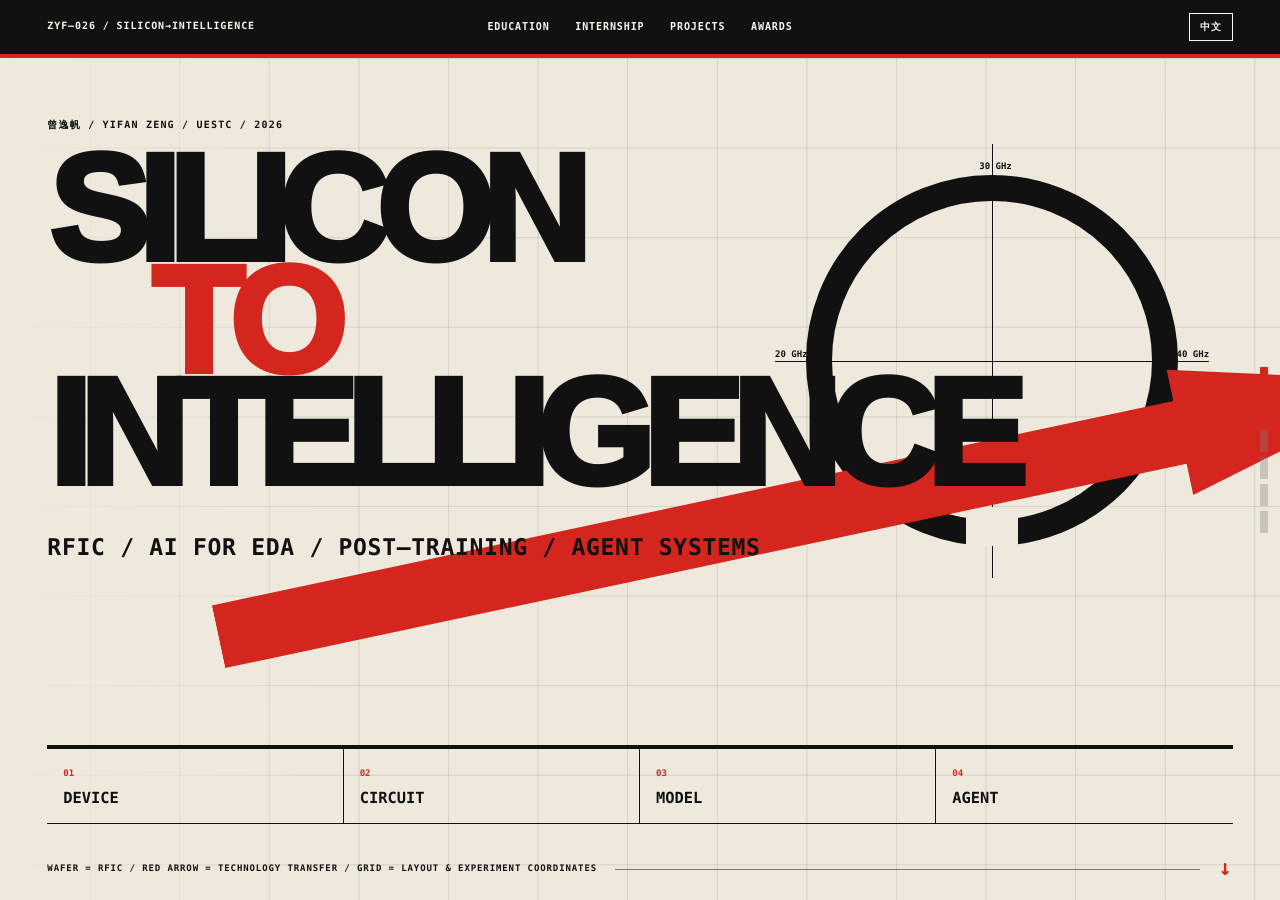
==== index.html @ fc83b24a "Restructure portfolio into chapter modules" ====
<!doctype html>
<html lang="zh-CN">
<head>
<meta charset="utf-8">
<meta name="viewport" content="width=device-width,initial-scale=1,viewport-fit=cover">
<meta name="theme-color" content="#d5251f">
<meta name="description" content="曾逸帆 — RFIC、AI for EDA、Post-training 与 Agent Systems。">
<title>曾逸帆 — Silicon to Intelligence</title>
<link rel="icon" href="data:image/svg+xml,%3Csvg xmlns='http://www.w3.org/2000/svg' viewBox='0 0 64 64'%3E%3Crect width='64' height='64' fill='%23eee9dc'/%3E%3Cpath d='M0 64V18L64 0v46z' fill='%23d5251f'/%3E%3Ccircle cx='41' cy='22' r='12' fill='none' stroke='%23111' stroke-width='5'/%3E%3C/svg%3E">
<link rel="stylesheet" href="styles.css">
</head>
<body>
<a class="skip" href="#education" data-zh="跳至教育经历" data-en="Skip to education">跳至教育经历</a>
<header class="site-header">
<a class="brand" href="#home" data-major="0">ZYF—026 / SILICON→INTELLIGENCE</a>
<nav class="primary-nav" aria-label="Primary">
<button data-major="1" data-zh="教育" data-en="EDUCATION">教育</button>
<button data-major="2" data-zh="实习" data-en="INTERNSHIP">实习</button>
<button data-major="3" data-zh="项目" data-en="PROJECTS">项目</button>
<button data-major="4" data-zh="奖项" data-en="AWARDS">奖项</button>
</nav>
<button class="lang" id="lang" aria-label="Switch language">EN</button>
</header>
<div class="major-nav" aria-label="Chapter navigation">
<button class="major-dot active" data-major="0"><span>00 / HOME</span></button>
<button class="major-dot" data-major="1"><span>01 / EDUCATION</span></button>
<button class="major-dot" data-major="2"><span>02 / INTERNSHIP</span></button>
<button class="major-dot" data-major="3"><span>03 / PROJECTS</span></button>
<button class="major-dot" data-major="4"><span>04 / AWARDS</span></button>
</div>
<div class="wipe" aria-hidden="true"><div class="wipe-block wipe-a"></div><div class="wipe-block wipe-b"></div></div>
<main class="stage" id="stage"><div class="boot">LOADING / 026</div></main>
<script src="app.js"></script>
</body>
</html>
---- styles.css ----
:root{--paper:#eee9dc;--paper2:#faf7ef;--ink:#111;--red:#d5251f;--ash:#7b756b;--line:#bbb3a4;--lime:#d7ff00;--header:58px;--pad:clamp(18px,3.7vw,62px);--ease:cubic-bezier(.76,0,.24,1)}
*{box-sizing:border-box}html,body{width:100%;height:100%;margin:0;overflow:hidden}body{background:var(--ink);color:var(--ink);font-family:"Arial Narrow","Helvetica Neue","Noto Sans CJK SC","Microsoft YaHei","PingFang SC",Arial,sans-serif;text-rendering:geometricPrecision}button,a{font:inherit}a{color:inherit;text-decoration:none}button{color:inherit}::selection{background:var(--red);color:#fff}.keep{white-space:nowrap;word-break:keep-all}.token{display:inline-block;white-space:nowrap}.mono{font-family:ui-monospace,SFMono-Regular,Menlo,Consolas,monospace}.skip{position:fixed;left:8px;top:8px;z-index:2000;padding:10px 14px;background:#fff;color:#000;transform:translateY(-150%)}.skip:focus{transform:none}
.site-header{position:fixed;z-index:1000;inset:0 0 auto;height:var(--header);display:grid;grid-template-columns:1fr auto 1fr;align-items:center;padding:0 var(--pad);background:var(--ink);color:var(--paper2);border-bottom:4px solid var(--red);font:900 10px/1 ui-monospace,SFMono-Regular,Menlo,Consolas,monospace;letter-spacing:.09em}.brand{justify-self:start}.primary-nav{display:flex;gap:clamp(12px,2vw,32px)}.primary-nav button,.lang{border:0;background:transparent;color:inherit;cursor:pointer;font:inherit;letter-spacing:inherit;padding:8px 0}.primary-nav button{position:relative}.primary-nav button:after{content:"";position:absolute;left:0;right:0;bottom:1px;height:2px;background:var(--red);transform:scaleX(0);transform-origin:left}.primary-nav button.active:after,.primary-nav button:hover:after{transform:scaleX(1)}.lang{justify-self:end;border:1px solid currentColor;padding:8px 10px}.lang:hover{background:var(--red);border-color:var(--red)}
.stage{position:fixed;inset:var(--header) 0 0;overflow:hidden}.chapter{position:absolute;inset:0;visibility:hidden;pointer-events:none;z-index:0}.chapter.active{visibility:visible;pointer-events:auto;z-index:2}.chapter-scroll{position:absolute;inset:0;overflow-y:auto;overscroll-behavior:contain;scrollbar-width:none}.chapter-scroll::-webkit-scrollbar{display:none}.chapter-inner{min-height:100%;padding:clamp(38px,6vh,80px) var(--pad) clamp(84px,10vh,130px);position:relative}.chapter-code{position:absolute;right:var(--pad);top:clamp(30px,5vh,68px);font:950 clamp(44px,6vw,92px)/.8 ui-monospace,monospace;letter-spacing:-.07em;opacity:.13}.chapter-label{margin:0 0 clamp(28px,5vh,58px);font:900 10px/1 ui-monospace,monospace;letter-spacing:.13em}.chapter-title{margin:0;font-size:clamp(66px,11vw,170px);line-height:.72;letter-spacing:-.075em;font-weight:950}.chapter-title .small{font-size:.35em;letter-spacing:-.03em;vertical-align:top;margin-left:.08em}.section-note{max-width:820px;margin:32px 0 0;font-size:clamp(16px,1.8vw,27px);line-height:1.08;font-weight:850}.bottom-gate{position:absolute;left:var(--pad);right:var(--pad);bottom:20px;display:flex;align-items:center;justify-content:space-between;font:900 9px/1 ui-monospace,monospace;letter-spacing:.1em}.gate-line{height:1px;flex:1;margin:0 18px;background:currentColor;opacity:.5}.gate-arrow{font-size:22px;color:var(--red)}
.major-nav{position:fixed;right:12px;top:50%;z-index:900;transform:translateY(-50%);display:flex;flex-direction:column;gap:5px}.major-dot{width:8px;height:22px;border:0;background:rgba(127,127,127,.35);cursor:pointer;padding:0;transition:.18s}.major-dot.active{height:58px;background:var(--red)}.major-dot span{position:absolute;right:18px;white-space:nowrap;opacity:0;pointer-events:none;background:var(--ink);color:#fff;padding:6px 8px;font:900 8px/1 ui-monospace,monospace}.major-dot:hover span{opacity:1}
.wipe{position:fixed;inset:0;z-index:3000;pointer-events:none;visibility:hidden}.wipe.run{visibility:visible}.wipe-block{position:absolute;top:0;bottom:0;width:57%;will-change:transform}.wipe-a{left:0;background:var(--red)}.wipe-b{right:0;background:var(--ink)}.wipe.forward .wipe-a{animation:wipe-left .92s var(--ease) both}.wipe.forward .wipe-b{animation:wipe-right .92s var(--ease) both}.wipe.backward .wipe-a{animation:wipe-left-back .92s var(--ease) both}.wipe.backward .wipe-b{animation:wipe-right-back .92s var(--ease) both}@keyframes wipe-left{0%{transform:translateX(-105%)}45%,55%{transform:translateX(0)}100%{transform:translateX(105%)}}@keyframes wipe-right{0%{transform:translateX(105%)}45%,55%{transform:translateX(0)}100%{transform:translateX(-105%)}}@keyframes wipe-left-back{0%{transform:translateX(105%)}45%,55%{transform:translateX(0)}100%{transform:translateX(-105%)}}@keyframes wipe-right-back{0%{transform:translateX(-105%)}45%,55%{transform:translateX(0)}100%{transform:translateX(105%)}}
.subsystem{margin-top:clamp(40px,7vh,86px)}.subnav{display:flex;align-items:center;gap:0;border-top:4px solid currentColor;border-bottom:1px solid currentColor;overflow-x:auto;scrollbar-width:none}.subnav::-webkit-scrollbar{display:none}.subnav button{flex:0 0 auto;min-width:clamp(140px,16vw,250px);height:64px;padding:0 18px;border:0;border-right:1px solid currentColor;background:transparent;color:inherit;text-align:left;cursor:pointer;font:900 9px/1.2 ui-monospace,monospace;letter-spacing:.07em}.subnav button span{display:block;color:var(--red);margin-bottom:6px}.subnav i{font-style:normal}.subnav button.active{background:currentColor;color:var(--panel-bg,var(--paper))}.subnav button.active span{color:var(--red)}.subpanels{position:relative;min-height:clamp(330px,48vh,570px);overflow:hidden}.subpanel{position:absolute;inset:0;padding:clamp(28px,4vw,58px) 0;opacity:0;visibility:hidden;transform:translateX(36px);pointer-events:none}.subpanel.active{opacity:1;visibility:visible;transform:none;pointer-events:auto}.subpanel.enter-right{animation:local-in-right .42s var(--ease)}.subpanel.enter-left{animation:local-in-left .42s var(--ease)}@keyframes local-in-right{from{opacity:0;transform:translateX(54px)}to{opacity:1;transform:none}}@keyframes local-in-left{from{opacity:0;transform:translateX(-54px)}to{opacity:1;transform:none}}.sub-layout{display:grid;grid-template-columns:minmax(0,1.15fr) minmax(280px,.85fr);gap:clamp(28px,6vw,100px)}.sub-kicker{margin:0 0 14px;color:var(--red);font:900 9px/1 ui-monospace,monospace;letter-spacing:.1em}.subpanel h3{margin:0;font-size:clamp(34px,5.4vw,82px);line-height:.86;letter-spacing:-.06em;font-weight:950}.subpanel .lead{margin:24px 0 0;max-width:880px;font-size:clamp(17px,2vw,29px);line-height:1.13;font-weight:850}.facts{display:grid;gap:0;border-top:1px solid currentColor}.fact{display:grid;grid-template-columns:90px 1fr;gap:18px;padding:15px 0;border-bottom:1px solid currentColor;font-size:clamp(13px,1.2vw,17px);line-height:1.35;font-weight:780}.fact b{color:var(--red);font:900 9px/1.4 ui-monospace,monospace;letter-spacing:.06em}.stack{margin:24px 0 0;color:var(--ash);font:900 9px/1.65 ui-monospace,monospace;letter-spacing:.06em}.dark .stack{color:#9b968c}.metric-row{display:flex;flex-wrap:wrap;gap:8px;margin-top:24px}.metric{padding:9px 11px;border:1px solid currentColor;font:900 9px/1 ui-monospace,monospace;letter-spacing:.05em}.metric strong{color:var(--red)}
#home{background:var(--paper);--panel-bg:var(--paper)}#home .chapter-inner{overflow:hidden;padding-top:clamp(42px,7vh,95px)}.hero-name{margin:0 0 24px;font:900 10px/1 ui-monospace,monospace;letter-spacing:.12em}.hero-title{position:relative;z-index:3;margin:0;width:min-content;font-size:clamp(62px,11.8vw,180px);line-height:.74;letter-spacing:-.078em;font-weight:950}.hero-title span{display:block}.hero-title span:nth-child(2){margin-left:clamp(22px,8vw,130px);color:var(--red)}.hero-sub{position:relative;z-index:3;margin:clamp(28px,5vh,60px) 0 0;max-width:920px;font:900 clamp(14px,1.8vw,26px)/1.15 ui-monospace,monospace;letter-spacing:.03em}.meaning-grid{position:absolute;inset:0;pointer-events:none}.layout-grid{position:absolute;inset:0;background-image:linear-gradient(to right,rgba(17,17,17,.1) 1px,transparent 1px),linear-gradient(to bottom,rgba(17,17,17,.1) 1px,transparent 1px);background-size:clamp(58px,7vw,110px) clamp(58px,7vw,110px);mask-image:linear-gradient(90deg,transparent 0,#000 25%,#000 100%);z-index:0}.wafer{position:absolute;z-index:1;right:clamp(3vw,8vw,150px);top:clamp(8vh,13vh,170px);width:clamp(210px,29vw,460px);aspect-ratio:1;border:clamp(15px,2.1vw,34px) solid var(--ink);border-radius:50%}.wafer:before,.wafer:after{content:"";position:absolute;background:var(--ink)}.wafer:before{left:50%;top:-18%;bottom:-18%;width:1px}.wafer:after{top:50%;left:-18%;right:-18%;height:1px}.wafer-notch{position:absolute;bottom:-8%;left:42%;width:16%;height:12%;background:var(--paper)}.freq{position:absolute;font:900 9px/1 ui-monospace,monospace}.freq.f20{left:-18%;top:47%}.freq.f30{top:-12%;left:46%}.freq.f40{right:-18%;top:47%}.signal-chain{position:absolute;z-index:4;left:var(--pad);right:var(--pad);bottom:76px;display:grid;grid-template-columns:repeat(4,1fr);border-top:4px solid var(--ink);border-bottom:1px solid var(--ink)}.signal-chain div{min-height:74px;padding:16px;border-right:1px solid var(--ink);font:900 clamp(10px,1.2vw,16px)/1.2 ui-monospace,monospace;display:flex;flex-direction:column;justify-content:flex-end}.signal-chain div:last-child{border:0}.signal-chain b{color:var(--red);font-size:9px;margin-bottom:9px}.signal-arrow{position:absolute;z-index:2;left:16%;right:-12%;top:46%;height:clamp(70px,10vw,140px);background:var(--red);transform:rotate(-12deg);clip-path:polygon(0 25%,80% 25%,80% 0,100% 50%,80% 100%,80% 75%,0 75%)}
#education{background:var(--paper2);--panel-bg:var(--paper2)}.education-map{display:grid;grid-template-columns:1fr 1fr;gap:clamp(18px,3vw,48px);margin-top:clamp(34px,6vh,76px)}.edu-block{position:relative;min-height:clamp(180px,27vh,310px);padding:clamp(25px,3.5vw,52px);border:4px solid var(--ink);overflow:hidden}.edu-block:nth-child(2){background:var(--ink);color:var(--paper2);transform:translateY(clamp(22px,5vh,54px))}.edu-block .year{color:var(--red);font:950 clamp(28px,4vw,62px)/1 ui-monospace,monospace}.edu-block h3{margin:26px 0 0;font-size:clamp(27px,3.9vw,58px);line-height:.92;letter-spacing:-.05em}.edu-block p{margin:14px 0 0;font-weight:850}.edu-block .step{position:absolute;right:-10%;bottom:-25%;font:950 clamp(110px,18vw,260px)/1 ui-monospace,monospace;opacity:.08}.education-data{display:grid;grid-template-columns:repeat(3,1fr);margin-top:clamp(48px,8vh,100px);border-top:1px solid var(--ink);border-bottom:1px solid var(--ink)}.education-data div{padding:18px;border-right:1px solid var(--ink);font:900 10px/1.5 ui-monospace,monospace}.education-data div:last-child{border:0}.education-data b{display:block;color:var(--red);font-size:20px}
#internship{background:var(--red);color:#fff;--panel-bg:var(--red)}#internship .chapter-code{color:#fff}.pipeline{display:grid;grid-template-columns:repeat(5,1fr);margin-top:clamp(28px,5vh,60px);border-top:4px solid #fff;border-bottom:1px solid #fff}.pipeline div{position:relative;min-height:70px;padding:14px;border-right:1px solid #fff;font:900 9px/1.2 ui-monospace,monospace;display:flex;align-items:flex-end}.pipeline div:last-child{border:0}.pipeline div:not(:last-child):after{content:"→";position:absolute;right:-10px;top:7px;background:var(--red);padding:3px;color:#fff}.pipeline b{display:block;color:var(--ink);margin-right:8px}.internship-panel .facts{border-color:#fff}.internship-panel .fact{border-color:#fff}.internship-panel .fact b{color:var(--ink)}.internship-panel .stack{color:#2b1816}.internship-panel .metric strong{color:var(--ink)}
#projects{background:var(--ink);color:var(--paper2);--panel-bg:var(--ink)}#projects .chapter-code{color:var(--paper2)}#projects .subnav{border-color:#68635b}#projects .subnav button{border-color:#68635b}#projects .subnav button.active{background:var(--paper2);color:var(--ink)}#projects .facts,#projects .fact{border-color:#68635b}.project-graph{position:absolute;right:var(--pad);top:clamp(84px,13vh,150px);width:clamp(190px,24vw,350px);height:clamp(150px,20vw,280px);opacity:.18}.project-graph i{position:absolute;width:18px;height:18px;border:4px solid var(--red);border-radius:50%}.project-graph i:nth-child(1){left:0;top:48%}.project-graph i:nth-child(2){left:28%;top:4%}.project-graph i:nth-child(3){left:46%;top:72%}.project-graph i:nth-child(4){right:0;top:20%}.project-graph i:nth-child(5){right:7%;bottom:0}.project-graph svg{position:absolute;inset:0;width:100%;height:100%}
#awards{background:var(--paper);--panel-bg:var(--paper)}.award-stage{display:grid;grid-template-columns:1fr 1.3fr 1fr;align-items:end;gap:3px;max-width:1000px;margin:clamp(60px,10vh,130px) auto 0}.podium{position:relative;border:4px solid var(--ink);display:flex;align-items:center;justify-content:center;font:950 clamp(44px,7vw,100px)/1 ui-monospace,monospace}.podium:nth-child(1){height:180px}.podium:nth-child(2){height:290px;background:var(--red);color:#fff}.podium:nth-child(3){height:130px}.podium small{position:absolute;top:14px;left:14px;font-size:9px;letter-spacing:.1em}.award-placeholder{text-align:center;margin:38px 0 0;font:900 10px/1.7 ui-monospace,monospace;letter-spacing:.1em;color:var(--ash)}
@media(max-width:900px){.site-header{grid-template-columns:1fr auto}.primary-nav{display:none}.sub-layout{grid-template-columns:1fr}.facts{margin-top:10px}.education-map{grid-template-columns:1fr}.edu-block:nth-child(2){transform:none}.signal-chain{grid-template-columns:1fr 1fr;bottom:70px}.signal-chain div:nth-child(2){border-right:0}.signal-chain div{min-height:58px}.wafer{opacity:.42;right:-90px}.project-graph{opacity:.08}.chapter-title{font-size:clamp(60px,18vw,112px)}.hero-title{font-size:clamp(58px,18vw,104px)}.subpanels{min-height:520px}.chapter-code{display:none}.education-data{grid-template-columns:1fr}.education-data div{border-right:0;border-bottom:1px solid var(--ink)}.major-nav{right:5px}.major-dot{width:5px}}
@media(max-width:600px){:root{--header:54px}.chapter-inner{padding-left:18px;padding-right:18px}.site-header{padding:0 16px}.hero-title span:nth-child(2){margin-left:18px}.hero-sub{font-size:13px;max-width:82%}.signal-arrow{left:2%;right:-40%;top:42%}.signal-chain{left:18px;right:18px}.subnav button{min-width:142px;height:58px}.subpanel h3{font-size:clamp(34px,11vw,54px)}.subpanel .lead{font-size:17px}.fact{grid-template-columns:72px 1fr}.pipeline{grid-template-columns:1fr}.pipeline div{min-height:40px;border-right:0;border-bottom:1px solid #fff}.pipeline div:not(:last-child):after{display:none}.award-stage{gap:0}.podium:nth-child(1){height:125px}.podium:nth-child(2){height:205px}.podium:nth-child(3){height:95px}.bottom-gate{left:18px;right:18px}.major-nav{display:none}}
@media(prefers-reduced-motion:reduce){html,body{overflow:auto}.stage{position:static}.chapter{position:relative;visibility:visible;pointer-events:auto;min-height:100vh}.chapter-scroll{position:relative;overflow:visible}.wipe,.major-nav{display:none}.subpanel{transition:none}.chapter:not(.active){display:block}}
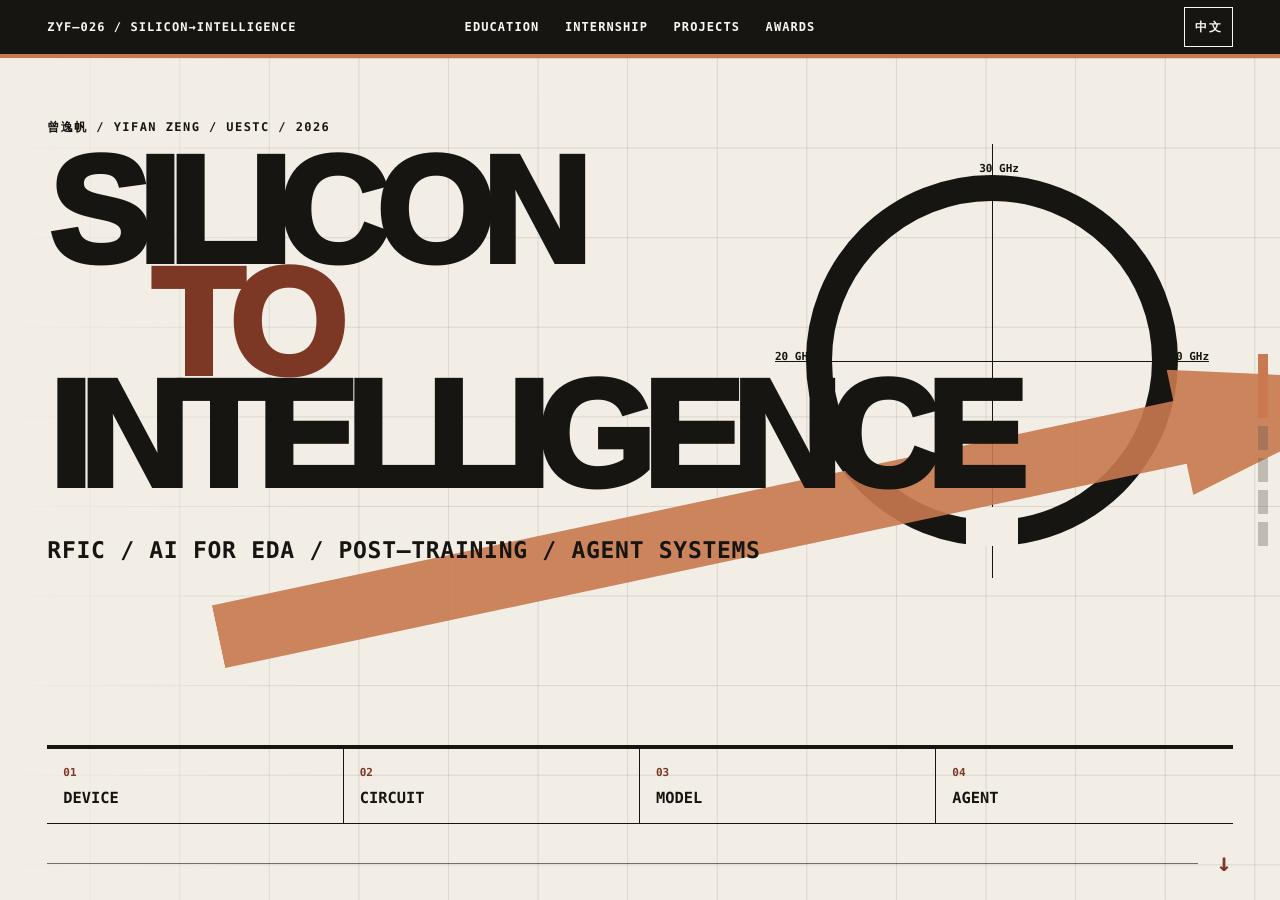
==== commit 57e78f3e: "Update portfolio theme color" ====
--- a/index.html
+++ b/index.html
@@ -3,11 +3,12 @@
 <head>
 <meta charset="utf-8">
 <meta name="viewport" content="width=device-width,initial-scale=1,viewport-fit=cover">
-<meta name="theme-color" content="#d5251f">
+<meta name="theme-color" content="#c8794f">
 <meta name="description" content="曾逸帆 — RFIC、AI for EDA、Post-training 与 Agent Systems。">
 <title>曾逸帆 — Silicon to Intelligence</title>
-<link rel="icon" href="data:image/svg+xml,%3Csvg xmlns='http://www.w3.org/2000/svg' viewBox='0 0 64 64'%3E%3Crect width='64' height='64' fill='%23eee9dc'/%3E%3Cpath d='M0 64V18L64 0v46z' fill='%23d5251f'/%3E%3Ccircle cx='41' cy='22' r='12' fill='none' stroke='%23111' stroke-width='5'/%3E%3C/svg%3E">
+<link rel="icon" href="data:image/svg+xml,%3Csvg xmlns='http://www.w3.org/2000/svg' viewBox='0 0 64 64'%3E%3Crect width='64' height='64' fill='%23eee9dc'/%3E%3Cpath d='M0 64V18L64 0v46z' fill='%23c8794f'/%3E%3Ccircle cx='41' cy='22' r='12' fill='none' stroke='%23111' stroke-width='5'/%3E%3C/svg%3E">
 <link rel="stylesheet" href="styles.css">
+<link rel="stylesheet" href="overrides.css">
 </head>
 <body>
 <a class="skip" href="#education" data-zh="跳至教育经历" data-en="Skip to education">跳至教育经历</a>
--- a/overrides.css
+++ b/overrides.css
@@ -0,0 +1,179 @@
+:root{
+  --paper:#f2eee5;
+  --paper2:#fbf8f1;
+  --ink:#171512;
+  --red:#c8794f;
+  --accent-block:#c8794f;
+  --accent-deep:#7d3825;
+  --accent-light:#efb995;
+  --ash:#5c574f;
+  --line:#a89f92;
+}
+
+.boot{position:absolute;inset:0;display:grid;place-items:center;background:var(--paper);color:var(--ink);font:900 13px/1 ui-monospace,SFMono-Regular,Menlo,Consolas,monospace;letter-spacing:.12em}
+
+/* Readability */
+.site-header{font-size:12px;border-bottom-color:var(--accent-block)}
+.brand{font-size:12px}
+.primary-nav button,.lang{min-height:40px}
+.primary-nav button:after{height:3px;background:var(--accent-block);transition:transform .18s ease}
+.primary-nav button:hover{opacity:.78}
+.lang{min-width:48px}
+.lang:hover{background:var(--accent-block);border-color:var(--accent-block);color:var(--ink)}
+.chapter-label{font-size:12px;color:var(--accent-deep)}
+.dark .chapter-label{color:var(--accent-light)}
+.section-note{font-size:clamp(18px,1.9vw,29px);line-height:1.2}
+.chapter-title{font-size:clamp(70px,10.5vw,160px)}
+.bottom-gate{font-size:11px;line-height:1.35;pointer-events:none}
+.bottom-gate>span:first-child{display:none}
+.gate-line{margin-left:0;opacity:.58}
+.gate-arrow{color:var(--accent-deep);font-size:25px;animation:gate-pulse 1.8s ease-in-out infinite}
+.dark .gate-arrow{color:var(--accent-light)}
+@keyframes gate-pulse{0%,100%{transform:translateY(0);opacity:.55}50%{transform:translateY(5px);opacity:1}}
+
+/* Shape-only major navigation */
+.major-nav{gap:8px}
+.major-dot{width:10px;height:24px;border-radius:0;background:rgba(95,88,80,.34);transition:height .22s ease,background .22s ease,transform .22s ease}
+.major-dot:hover{transform:scaleX(1.45);background:rgba(95,88,80,.62)}
+.major-dot.active{height:64px;background:var(--accent-block)}
+.major-dot span{display:none!important}
+.wipe-a{background:var(--accent-block)}
+
+/* Submodule rail: content labels remain, affordance comes from shape and response */
+.subsystem{position:relative}
+.subnav{border-top-width:5px;scroll-snap-type:x proximity}
+.subnav button{position:relative;scroll-snap-align:start;min-width:clamp(172px,17vw,270px);height:76px;padding:0 20px;font-size:11.5px;line-height:1.32;letter-spacing:.05em;opacity:.72;transition:background .18s ease,color .18s ease,opacity .18s ease,transform .18s ease,box-shadow .18s ease}
+.subnav button:before{content:"";position:absolute;left:0;right:0;top:0;height:0;background:var(--accent-block);transition:height .18s ease}
+.subnav button span{font-size:11px;color:var(--accent-deep);margin-bottom:8px}
+.dark .subnav button span{color:var(--accent-light)}
+.subnav button:hover{opacity:1;transform:translateY(-2px);background:rgba(23,21,18,.055)}
+.dark .subnav button:hover{background:rgba(250,247,239,.07)}
+.subnav button:hover:before{height:3px}
+.subnav button.active{opacity:1;background:var(--ink);color:var(--paper2);box-shadow:inset 0 -6px 0 var(--accent-block)}
+.subnav button.active:before{height:5px}
+#projects .subnav button.active{background:var(--paper2);color:var(--ink);box-shadow:inset 0 -6px 0 var(--accent-block)}
+#projects .subnav button.active span{color:var(--accent-deep)}
+.subpanels{min-height:0}
+.subpanel.active{position:relative;inset:auto}
+.sub-kicker{font-size:11px;line-height:1.3;color:var(--accent-deep)}
+.dark .sub-kicker{color:var(--accent-light)}
+.subpanel h3{font-size:clamp(38px,5vw,76px);text-wrap:balance;line-break:strict}
+.subpanel .lead{font-size:clamp(18px,1.85vw,28px);line-height:1.24;font-weight:760}
+.fact{grid-template-columns:108px 1fr;gap:20px;padding:17px 0;font-size:clamp(15px,1.2vw,18px);line-height:1.45;font-weight:680}
+.fact b{font-size:11px;line-height:1.4;color:var(--accent-deep)}
+.dark .fact b{color:var(--accent-light)}
+.stack{font-size:11px;line-height:1.72;color:#504b44}
+.dark .stack{color:#c2baaf}
+.metric{padding:11px 13px;font-size:11px;line-height:1.2}
+.metric strong{color:var(--accent-deep)}
+.dark .metric strong{color:var(--accent-light)}
+
+/* Hero */
+.hero-name{font-size:12px}
+.hero-title span:nth-child(2){color:var(--accent-deep)}
+.hero-sub{font-size:clamp(16px,1.8vw,27px);line-height:1.24}
+.signal-arrow{background:var(--accent-block);opacity:.9}
+.freq{font-size:11px}
+.signal-chain div{font-size:clamp(12px,1.2vw,17px)}
+.signal-chain b{font-size:11px;color:var(--accent-deep)}
+
+/* Education */
+.edu-block .year,.education-data b{color:var(--accent-deep)}
+.edu-block p{font-size:clamp(15px,1.2vw,19px);line-height:1.4}
+.education-data div{font-size:12px;line-height:1.55}
+.education-data b{font-size:23px}
+
+/* Muted orange field with dark foreground for contrast */
+#internship{background:var(--accent-block);color:var(--ink);--panel-bg:var(--accent-block)}
+#internship .chapter-label,#internship .sub-kicker,#internship .fact b,#internship .metric strong{color:#5c281c}
+#internship .chapter-code{color:var(--ink)}
+#internship .pipeline{border-color:var(--ink)}
+#internship .pipeline div{border-color:var(--ink);font-size:11.5px;color:var(--ink)}
+#internship .pipeline div:not(:last-child):after{background:var(--accent-block);color:var(--ink)}
+#internship .pipeline b{color:#5c281c;font-size:11px}
+#internship .internship-panel .facts,#internship .internship-panel .fact{border-color:rgba(23,21,18,.62)}
+#internship .internship-panel .stack{color:#352720}
+#internship .subnav button:hover{background:rgba(23,21,18,.075)}
+#internship .subnav button.active{background:var(--ink);color:var(--paper2);box-shadow:inset 0 -6px 0 #f1c3a7}
+#internship .subnav button.active span{color:#f1c3a7}
+
+/* Project wheel indicator: shapes only */
+#projects .project-graph i{border-color:var(--accent-light)}
+.project-scroll-guide{--progress:16.666%;display:grid;grid-template-columns:30px minmax(90px,180px) auto;align-items:center;gap:14px;margin:clamp(22px,3vh,34px) 0 10px;color:var(--accent-light)}
+.project-scroll-guide>span:first-child{display:none}
+.wheel-shape{position:relative;width:25px;height:38px;border:2px solid currentColor;border-radius:16px}
+.wheel-shape:after{content:"";position:absolute;left:50%;top:7px;width:3px;height:8px;background:currentColor;border-radius:3px;transform:translateX(-50%);animation:wheel-dot 1.45s ease-in-out infinite}
+@keyframes wheel-dot{0%,100%{transform:translate(-50%,0);opacity:.45}50%{transform:translate(-50%,9px);opacity:1}}
+.progress-rail{position:relative;height:3px;background:rgba(239,185,149,.28);overflow:hidden}
+.progress-rail b{position:absolute;inset:0 auto 0 0;width:var(--progress);background:currentColor;transition:width .32s var(--ease)}
+.project-progress{font:900 12px/1 ui-monospace,SFMono-Regular,Menlo,Consolas,monospace;letter-spacing:.08em;color:var(--paper2)}
+#projects .subsystem{margin-top:0}
+#projects .subnav{cursor:ns-resize}
+#projects .subnav button{cursor:ns-resize;flex:1 1 0;min-width:148px}
+
+/* Awards */
+.podium:nth-child(2){background:var(--accent-block);color:var(--ink)}
+.podium small,.award-placeholder{font-size:11.5px}
+
+html[lang="en"] .keep{white-space:normal}
+
+/* Fit-to-viewport behavior for desktop and short laptop screens */
+.chapter.fit-height .chapter-scroll{overflow-y:hidden}
+.chapter.fit-height .chapter-inner{height:100%;min-height:100%}
+.chapter.compact-height .chapter-inner{padding-top:clamp(22px,3.5vh,42px);padding-bottom:72px}
+.chapter.compact-height .chapter-label{margin-bottom:clamp(16px,2.5vh,28px)}
+.chapter.compact-height .chapter-title{font-size:clamp(58px,8.8vw,128px)}
+.chapter.compact-height .section-note{margin-top:20px;font-size:clamp(17px,1.55vw,23px)}
+.chapter.compact-height .subsystem{margin-top:clamp(20px,3vh,38px)}
+.chapter.compact-height .subnav button{height:62px}
+.chapter.compact-height .subpanel{padding-top:22px;padding-bottom:18px}
+.chapter.compact-height .subpanel h3{font-size:clamp(34px,4.3vw,64px)}
+.chapter.compact-height .subpanel .lead{margin-top:17px;font-size:clamp(17px,1.55vw,23px)}
+.chapter.compact-height .fact{padding:12px 0;font-size:clamp(14px,1.05vw,16px)}
+.chapter.compact-height .stack{margin-top:16px}
+.chapter.compact-height .education-map{margin-top:clamp(22px,3.2vh,42px)}
+.chapter.compact-height .edu-block{min-height:clamp(150px,22vh,230px);padding:clamp(20px,2.5vw,36px)}
+.chapter.compact-height .education-data{margin-top:clamp(26px,4vh,48px)}
+.chapter.compact-height .pipeline{margin-top:clamp(18px,2.8vh,30px)}
+.chapter.compact-height .project-scroll-guide{margin:16px 0 8px}
+
+@media(min-width:901px) and (max-height:820px){
+  .chapter-inner{padding-top:32px;padding-bottom:72px}
+  .chapter-title{font-size:clamp(62px,8.7vw,128px)}
+  .chapter-label{margin-bottom:22px}
+  .subsystem{margin-top:28px}
+  .subnav button{height:64px}
+  .subpanel{padding-top:22px;padding-bottom:18px}
+  .subpanel h3{font-size:clamp(34px,4.4vw,64px)}
+  .subpanel .lead{margin-top:16px;font-size:clamp(17px,1.55vw,23px)}
+  .fact{padding:12px 0;font-size:clamp(14px,1.05vw,16px)}
+  .stack{margin-top:16px}
+  .project-scroll-guide{margin:15px 0 8px}
+  .education-map{margin-top:30px}
+  .edu-block{min-height:190px;padding:28px}
+  .education-data{margin-top:42px}
+  .pipeline{margin-top:22px}
+}
+
+@media(max-width:1050px){#projects .subnav button{flex:0 0 184px}}
+@media(max-width:900px){
+  .subpanels{min-height:0}
+  .subpanel{padding-bottom:76px}
+  .site-header{font-size:11px}
+  .brand{font-size:11px}
+  .subnav button{min-width:176px}
+  .project-scroll-guide{grid-template-columns:24px minmax(80px,1fr) auto;margin-top:20px}
+  .wheel-shape{width:22px;height:34px}
+  .chapter.fit-height .chapter-scroll{overflow-y:auto}
+}
+@media(max-width:600px){
+  .chapter-inner{padding-bottom:96px}
+  .chapter-label{font-size:11px}
+  .subnav button{height:68px;font-size:10.5px;min-width:164px}
+  .sub-kicker,.fact b,.stack{font-size:10.5px}
+  .fact{grid-template-columns:86px 1fr;font-size:15px}
+  .hero-name{font-size:11px}
+  .section-note{font-size:18px}
+  .project-scroll-guide{grid-template-columns:22px minmax(65px,1fr) auto;gap:10px}
+  .project-progress{font-size:11px}
+}
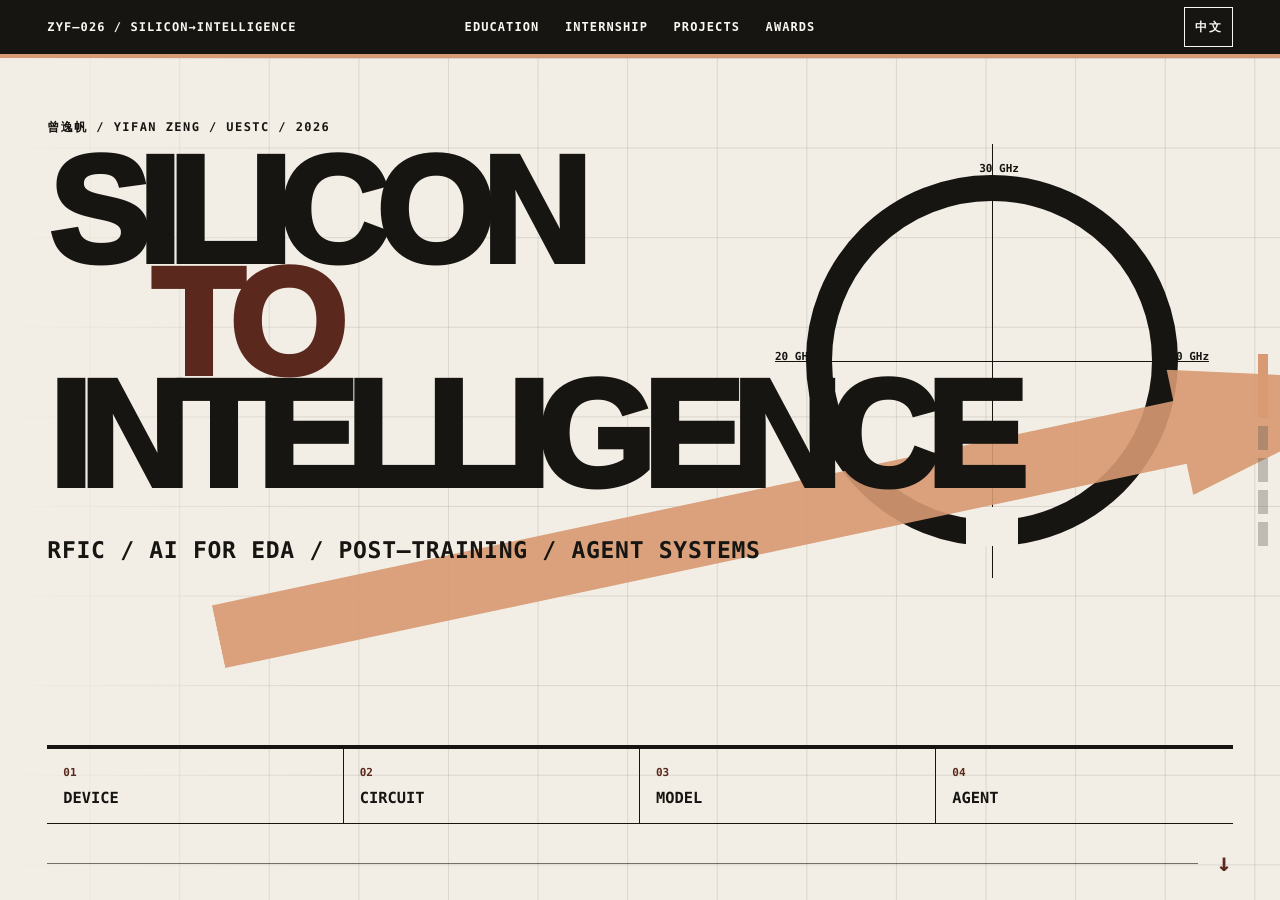
==== commit 1b83f724: "Publish transition refinements" ====
--- a/index.html
+++ b/index.html
@@ -3,12 +3,13 @@
 <head>
 <meta charset="utf-8">
 <meta name="viewport" content="width=device-width,initial-scale=1,viewport-fit=cover">
-<meta name="theme-color" content="#c8794f">
+<meta name="theme-color" content="#d79a72">
 <meta name="description" content="曾逸帆 — RFIC、AI for EDA、Post-training 与 Agent Systems。">
 <title>曾逸帆 — Silicon to Intelligence</title>
-<link rel="icon" href="data:image/svg+xml,%3Csvg xmlns='http://www.w3.org/2000/svg' viewBox='0 0 64 64'%3E%3Crect width='64' height='64' fill='%23eee9dc'/%3E%3Cpath d='M0 64V18L64 0v46z' fill='%23c8794f'/%3E%3Ccircle cx='41' cy='22' r='12' fill='none' stroke='%23111' stroke-width='5'/%3E%3C/svg%3E">
-<link rel="stylesheet" href="styles.css">
-<link rel="stylesheet" href="overrides.css">
+<link rel="icon" href="data:image/svg+xml,%3Csvg xmlns='http://www.w3.org/2000/svg' viewBox='0 0 64 64'%3E%3Crect width='64' height='64' fill='%23eee9dc'/%3E%3Cpath d='M0 64V18L64 0v46z' fill='%23d79a72'/%3E%3Ccircle cx='41' cy='22' r='12' fill='none' stroke='%23111' stroke-width='5'/%3E%3C/svg%3E">
+<link rel="stylesheet" href="styles.css?v=20260715-7">
+<link rel="stylesheet" href="overrides.css?v=20260715-7">
+<link rel="stylesheet" href="refinements.css?v=20260715-7">
 </head>
 <body>
 <a class="skip" href="#education" data-zh="跳至教育经历" data-en="Skip to education">跳至教育经历</a>
@@ -31,6 +32,6 @@
 </div>
 <div class="wipe" aria-hidden="true"><div class="wipe-block wipe-a"></div><div class="wipe-block wipe-b"></div></div>
 <main class="stage" id="stage"><div class="boot">LOADING / 026</div></main>
-<script src="app.js"></script>
+<script src="app-v7.js?v=20260715-7"></script>
 </body>
 </html>
--- a/refinements.css
+++ b/refinements.css
@@ -0,0 +1,68 @@
+/* 2026-07-15 interaction and contrast refinement */
+:root{
+  --red:#d79a72;
+  --accent-block:#d79a72;
+  --accent-deep:#5b281d;
+  --accent-light:#f0c4a8;
+}
+
+/* Stable layered project transitions */
+.subpanels{display:grid;position:relative;overflow:hidden;contain:layout paint}
+.subpanel{
+  grid-area:1/1;
+  position:relative!important;
+  inset:auto!important;
+  opacity:0;
+  visibility:hidden;
+  pointer-events:none;
+  transform:none;
+  clip-path:inset(0);
+  background:var(--panel-bg,var(--paper));
+  transition:clip-path .46s var(--ease),opacity .12s linear;
+  will-change:clip-path,opacity;
+}
+.subpanel.active{opacity:1;visibility:visible;pointer-events:auto;clip-path:inset(0);z-index:2}
+.subpanel.active.prepare-right{opacity:1;clip-path:inset(0 0 0 100%)}
+.subpanel.active.prepare-left{opacity:1;clip-path:inset(0 100% 0 0)}
+.subpanel.active.leave-left,.subpanel.active.leave-right{opacity:1;clip-path:inset(0);pointer-events:none;z-index:1}
+.subpanel.enter-right,.subpanel.enter-left{animation:none!important}
+
+/* Higher-contrast internship field */
+#internship{background:#d79a72;color:#171512;--panel-bg:#d79a72}
+#internship .chapter-label,#internship .sub-kicker,#internship .fact b,#internship .metric strong,#internship .pipeline b{color:#4f2118}
+#internship .chapter-title,#internship .lead,#internship .fact span,#internship .subnav button{color:#171512}
+#internship .internship-panel .stack{color:#3b2b24}
+#internship .pipeline,#internship .pipeline div,#internship .internship-panel .facts,#internship .internship-panel .fact{border-color:rgba(23,21,18,.78)}
+#internship .subnav{border-color:#171512}
+#internship .subnav button{border-color:rgba(23,21,18,.72);opacity:.84}
+#internship .subnav button.active{background:#171512;color:#fbf8f1;box-shadow:inset 0 -6px 0 #f4c9ae}
+#internship .subnav button.active i{color:#fbf8f1}
+#internship .metric{border-color:rgba(23,21,18,.78)}
+
+/* Distinct chapter wipes */
+.wipe .wipe-block{animation-duration:.94s!important;animation-timing-function:var(--ease)!important;animation-fill-mode:both!important;will-change:transform,clip-path,opacity}
+
+.wipe.to-home .wipe-a{inset:0 50% 0 0;width:auto;background:var(--accent-block);animation-name:home-left!important}
+.wipe.to-home .wipe-b{inset:0 0 0 50%;width:auto;background:var(--ink);animation-name:home-right!important}
+@keyframes home-left{0%{transform:translateX(-110%)}46%,58%{transform:none}100%{transform:translateX(110%)}}
+@keyframes home-right{0%{transform:translateX(110%)}46%,58%{transform:none}100%{transform:translateX(-110%)}}
+
+.wipe.to-education .wipe-a{inset:-18% -12%;width:auto;background:var(--accent-block);clip-path:polygon(0 0,58% 0,100% 100%,42% 100%);animation-name:education-diagonal!important}
+.wipe.to-education .wipe-b{inset:-18% auto -18% 43%;width:15%;background:var(--ink);transform:skewX(-18deg);animation-name:education-rib!important}
+@keyframes education-diagonal{0%{transform:translateX(-120%)}45%,58%{transform:none}100%{transform:translateX(120%)}}
+@keyframes education-rib{0%{transform:translateX(-420%) skewX(-18deg)}45%,58%{transform:skewX(-18deg)}100%{transform:translateX(420%) skewX(-18deg)}}
+
+.wipe.to-internship .wipe-a{inset:0;width:auto;background:#d79a72;transform-origin:bottom;animation-name:internship-rise!important}
+.wipe.to-internship .wipe-b{left:0;right:0;top:auto;bottom:0;width:auto;height:17%;background:var(--ink);animation-name:internship-band!important}
+@keyframes internship-rise{0%{transform:scaleY(0)}46%,60%{transform:scaleY(1)}100%{transform:translateY(-105%)}}
+@keyframes internship-band{0%{transform:translateY(120%)}46%,60%{transform:none}100%{transform:translateY(-650%)}}
+
+.wipe.to-projects .wipe-a{left:50%;top:50%;bottom:auto;width:165vmax;height:165vmax;border-radius:50%;background:var(--ink);animation-name:projects-iris!important}
+.wipe.to-projects .wipe-b{left:50%;top:50%;bottom:auto;width:88vmax;height:88vmax;border:8vmax solid var(--accent-block);border-radius:50%;background:transparent;animation-name:projects-ring!important}
+@keyframes projects-iris{0%{transform:translate(-50%,-50%) scale(0)}48%,61%{transform:translate(-50%,-50%) scale(1)}100%{transform:translate(-50%,-50%) scale(0)}}
+@keyframes projects-ring{0%{transform:translate(-50%,-50%) scale(0);opacity:0}30%{opacity:1}48%,61%{transform:translate(-50%,-50%) scale(1);opacity:1}100%{transform:translate(-50%,-50%) scale(1.5);opacity:0}}
+
+.wipe.to-awards .wipe-a{inset:0;width:auto;background:repeating-linear-gradient(90deg,var(--accent-block) 0 18%,var(--paper2) 18% 20%);animation-name:awards-columns!important}
+.wipe.to-awards .wipe-b{left:0;right:0;top:42%;bottom:auto;width:auto;height:16%;background:var(--ink);animation-name:awards-bar!important}
+@keyframes awards-columns{0%{clip-path:inset(0 100% 0 0)}46%,60%{clip-path:inset(0)}100%{clip-path:inset(0 0 0 100%)}}
+@keyframes awards-bar{0%{transform:scaleX(0)}46%,60%{transform:scaleX(1)}100%{transform:scaleX(0)}}
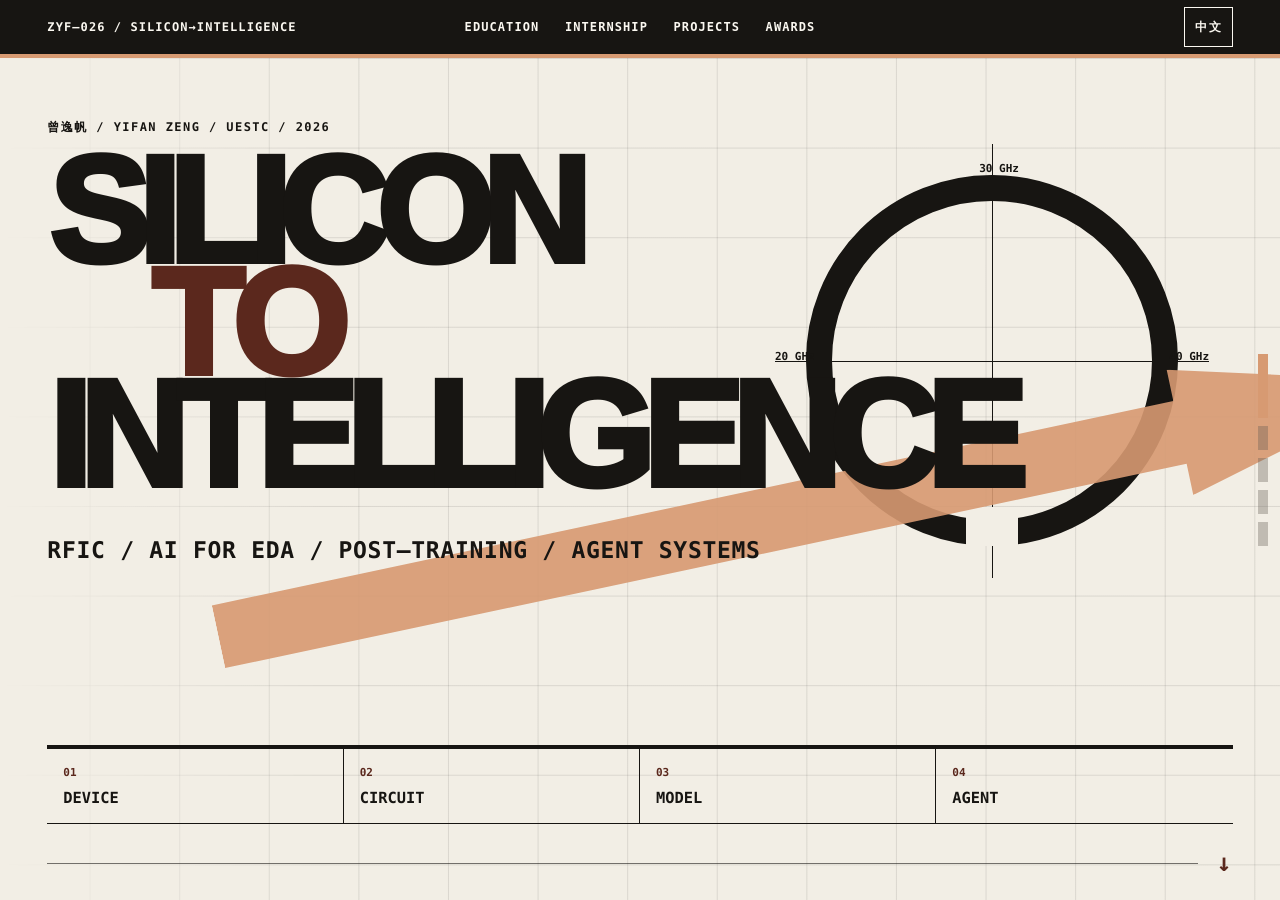
==== commit e6453c28: "Publish element-derived chapter transitions" ====
--- a/index.html
+++ b/index.html
@@ -7,9 +7,10 @@
 <meta name="description" content="曾逸帆 — RFIC、AI for EDA、Post-training 与 Agent Systems。">
 <title>曾逸帆 — Silicon to Intelligence</title>
 <link rel="icon" href="data:image/svg+xml,%3Csvg xmlns='http://www.w3.org/2000/svg' viewBox='0 0 64 64'%3E%3Crect width='64' height='64' fill='%23eee9dc'/%3E%3Cpath d='M0 64V18L64 0v46z' fill='%23d79a72'/%3E%3Ccircle cx='41' cy='22' r='12' fill='none' stroke='%23111' stroke-width='5'/%3E%3C/svg%3E">
-<link rel="stylesheet" href="styles.css?v=20260715-7">
-<link rel="stylesheet" href="overrides.css?v=20260715-7">
-<link rel="stylesheet" href="refinements.css?v=20260715-7">
+<link rel="stylesheet" href="styles.css?v=20260715-8">
+<link rel="stylesheet" href="overrides.css?v=20260715-8">
+<link rel="stylesheet" href="refinements.css?v=20260715-8">
+<link rel="stylesheet" href="element-morphs.css?v=20260715-8">
 </head>
 <body>
 <a class="skip" href="#education" data-zh="跳至教育经历" data-en="Skip to education">跳至教育经历</a>
@@ -32,6 +33,6 @@
 </div>
 <div class="wipe" aria-hidden="true"><div class="wipe-block wipe-a"></div><div class="wipe-block wipe-b"></div></div>
 <main class="stage" id="stage"><div class="boot">LOADING / 026</div></main>
-<script src="app-v7.js?v=20260715-7"></script>
+<script src="app-v8.js?v=20260715-8"></script>
 </body>
-</html>
+</html>
--- a/element-morphs.css
+++ b/element-morphs.css
@@ -0,0 +1,21 @@
+/* Chapter transitions derived from visible page elements. */
+.hero-to i{display:inline-block;font-style:normal}
+.to-o{position:relative;transform-origin:center}
+
+.element-morph-layer{position:fixed;inset:0;z-index:5000;overflow:hidden;pointer-events:none;isolation:isolate}
+.element-morph-surface{position:absolute;inset:0;will-change:clip-path,opacity,transform;backface-visibility:hidden}
+.element-morph-clone{position:fixed!important;z-index:2!important;box-sizing:border-box!important;margin:0!important;pointer-events:none!important;will-change:transform,opacity,filter;color:inherit}
+.element-morph-clone.morph-o{display:grid!important;place-items:center;overflow:visible!important;background:transparent!important;border:0!important}
+.element-morph-clone.morph-card,.element-morph-clone.morph-cell,.element-morph-clone.morph-tab,.element-morph-clone.morph-podium{overflow:hidden!important;transform-origin:center}
+.morph-source-hidden{opacity:0!important}
+body.is-major-transition{cursor:wait}
+body.is-major-transition .site-header,body.is-major-transition .major-nav{pointer-events:none}
+
+@media(max-width:600px){
+  .element-morph-clone:not(.morph-o){font-size:10px!important}
+}
+
+@media(prefers-reduced-motion:reduce){
+  .element-morph-layer{display:none!important}
+  .morph-source-hidden{opacity:1!important}
+}
